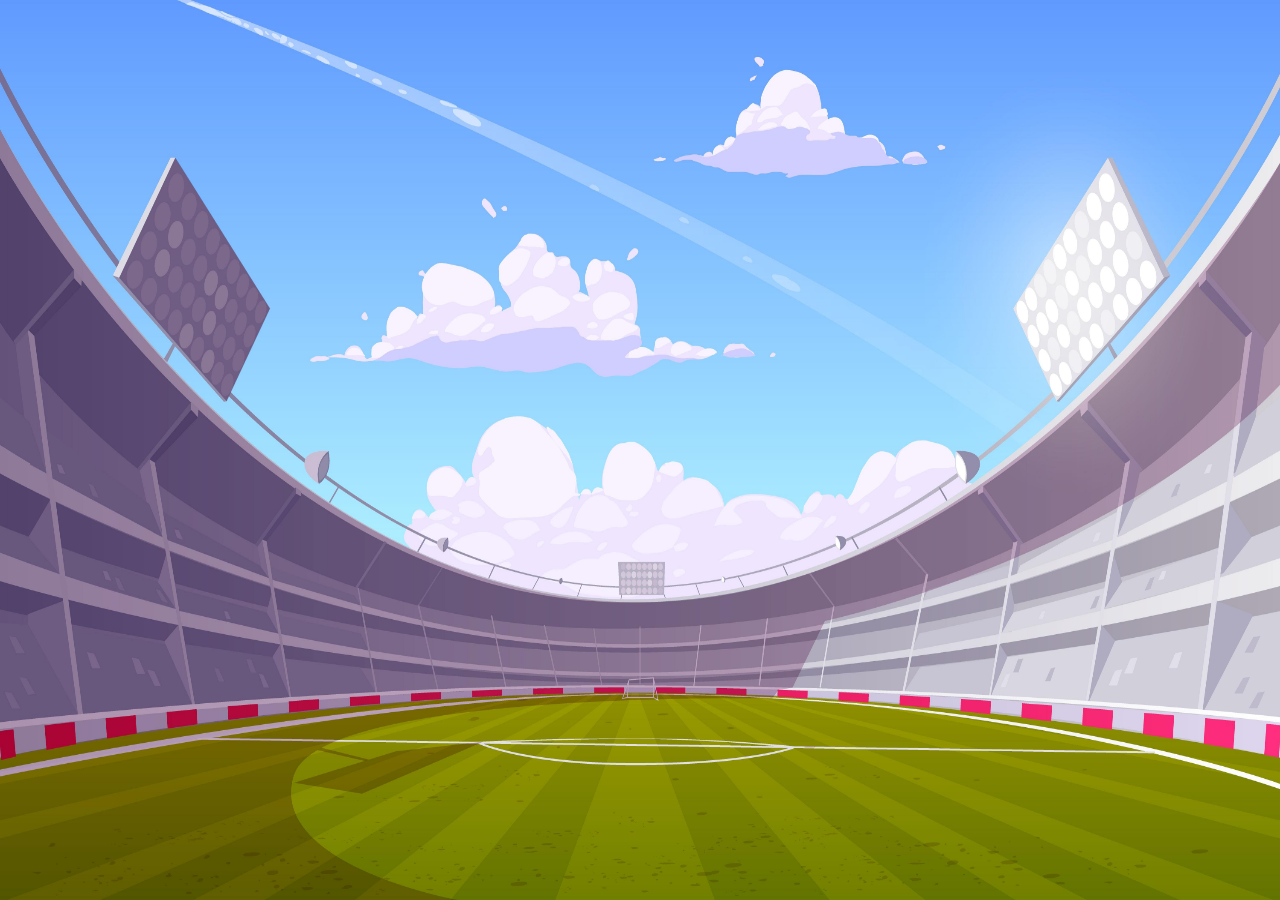
==== index.html @ 23c240de "master" ====
<!DOCTYPE html>
<html lang="en">
<head>
    <meta charset="UTF-8">
    <meta http-equiv="X-UA-Compatible" content="IE=edge">
    <meta name="viewport" content="width=device-width, initial-scale=1.0">
    <link rel="stylesheet" href='./public/style/mainForm.css'>
    <title>Document</title>
</head>
<body>
    <div class="all-form">

    </div>
</body>
</html>
---- public/style/mainForm.css ----
*{
    margin: 0px;
    padding: 0px;
}
body{
    height: 100vh;
    width: 100vw;
}
.all-form{
    width: 100%;
    height: 100%;    
    background-repeat: no-repeat;
    background-repeat: no-repeat;
    background-size: 100% 100%;
}

@media screen and (orientation:portrait) {
    .all-form{background-image: url('../images/background/mainFormPortrait.jpg');
    }
}

@media screen and (orientation:landscape) {
    .all-form{background-image: url('../images/background/mainFormLand.jpg');
    }   
}
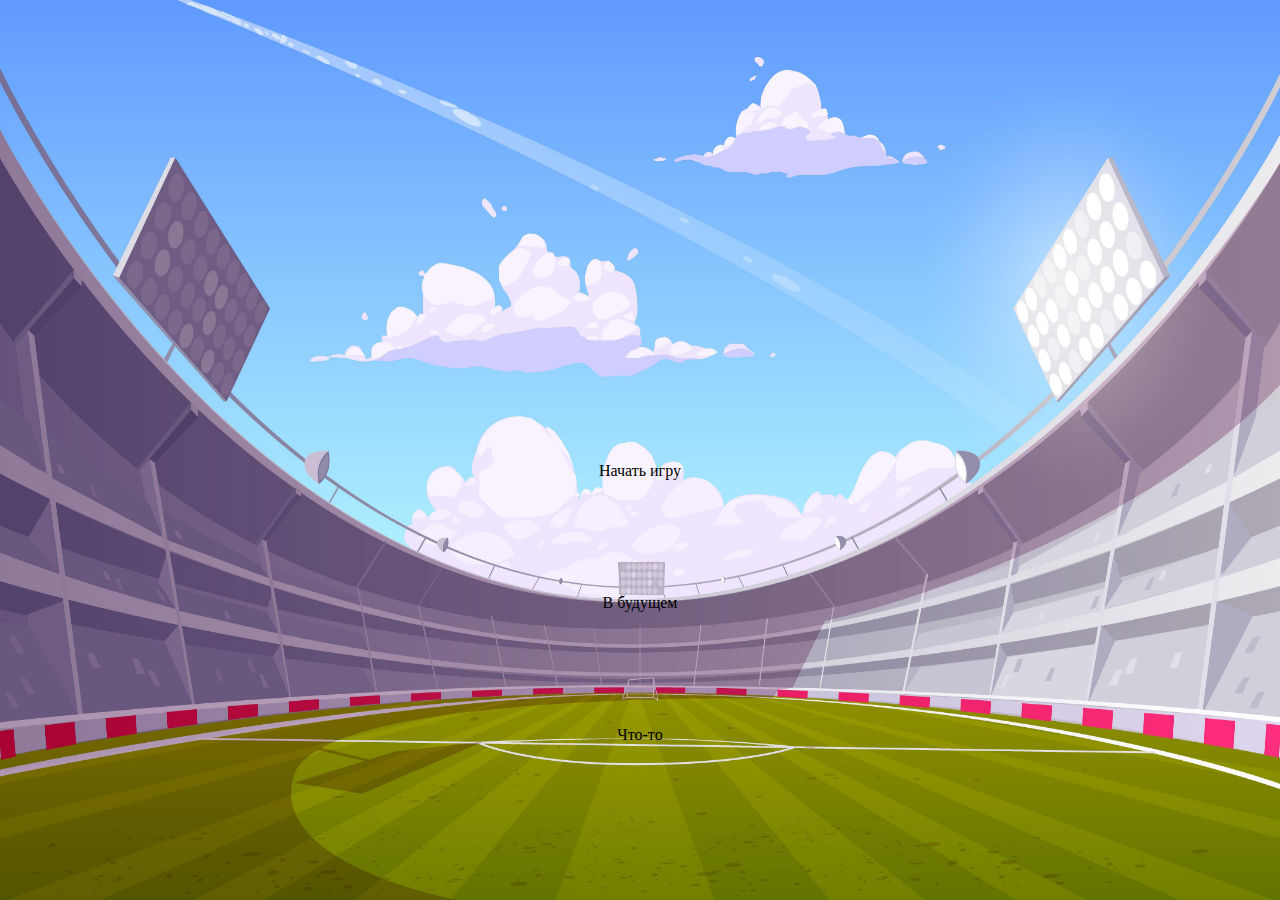
==== commit f4f3e86b: "master" ====
--- a/index.html
+++ b/index.html
@@ -5,11 +5,29 @@
     <meta http-equiv="X-UA-Compatible" content="IE=edge">
     <meta name="viewport" content="width=device-width, initial-scale=1.0">
     <link rel="stylesheet" href='./public/style/mainForm.css'>
+    <link rel="stylesheet" href='./public/style/buttons.css'>    
     <title>Document</title>
 </head>
 <body>
-    <div class="all-form">
-
+    <div class="mainform-allform">
+        <div class="mainform-header">
+        </div>
+        <div class="mainform-footer">
+            <div class="mainform-menu">
+                <div class="mainform-menu-buttonarea">
+                    <div class="mainform-menu-buttonarea-button button"id='StartGameButton' tabindex="0">
+                        Начать игру
+                    </div>
+                    <div class="mainform-menu-buttonarea-button button "tabindex="0">
+                        В будущем
+                    </div>
+                    <div class="mainform-menu-buttonarea-button button"tabindex="0">
+                        Что-то
+                    </div>
+                </div>
+            </div>
+        </div>
+        <script src='public/js/mainFormJS.js'></script>
     </div>
 </body>
 </html>--- a/public/style/mainForm.css
+++ b/public/style/mainForm.css
@@ -6,20 +6,67 @@
     height: 100vh;
     width: 100vw;
 }
-.all-form{
+
+.mainform-allform{
     width: 100%;
     height: 100%;    
     background-repeat: no-repeat;
     background-repeat: no-repeat;
     background-size: 100% 100%;
+
+}
+
+@media screen and (orientation:landscape) {
+    .mainform-allform{background-image: url('../images/background/mainFormLand.jpg');
+    }   
+    .mainform-header{
+        height: 45%;
+    }
+    .mainform-footer{
+        height: 55%;   
+    }
+    .mainform-menu{
+        height: 100%;
+    }
+    .mainform-menu-buttonarea{
+        height: 80%;
+        margin:0 10%;
+        display: flex;
+        flex-direction: column;
+        flex-grow: 1;
+        justify-content: space-around;
+        text-align: center;
+    }
 }
 
 @media screen and (orientation:portrait) {
-    .all-form{background-image: url('../images/background/mainFormPortrait.jpg');
+    .mainform-allform{background-image: url('../images/background/mainFormPortrait.jpg');
+    }
+    .mainform-header{
+        height: 45%;
+    }
+    .mainform-footer{
+        height: 55%;   
+    }
+
+    .mainform-menu{
+        height: 100%;
+    }
+    .mainform-menu-buttonarea{
+        height: 80%;
+        margin:0 10%;
+        display: flex;
+        flex-direction: column;
+        flex-grow: 1;
+        justify-content: space-around;
+        text-align: center;
+    }
+    .mainform-menu-buttonarea-button{
+        border: 1px solid black;
+        padding: 20px 0px;
+        
     }
 }
 
-@media screen and (orientation:landscape) {
-    .all-form{background-image: url('../images/background/mainFormLand.jpg');
-    }   
-}+
+  